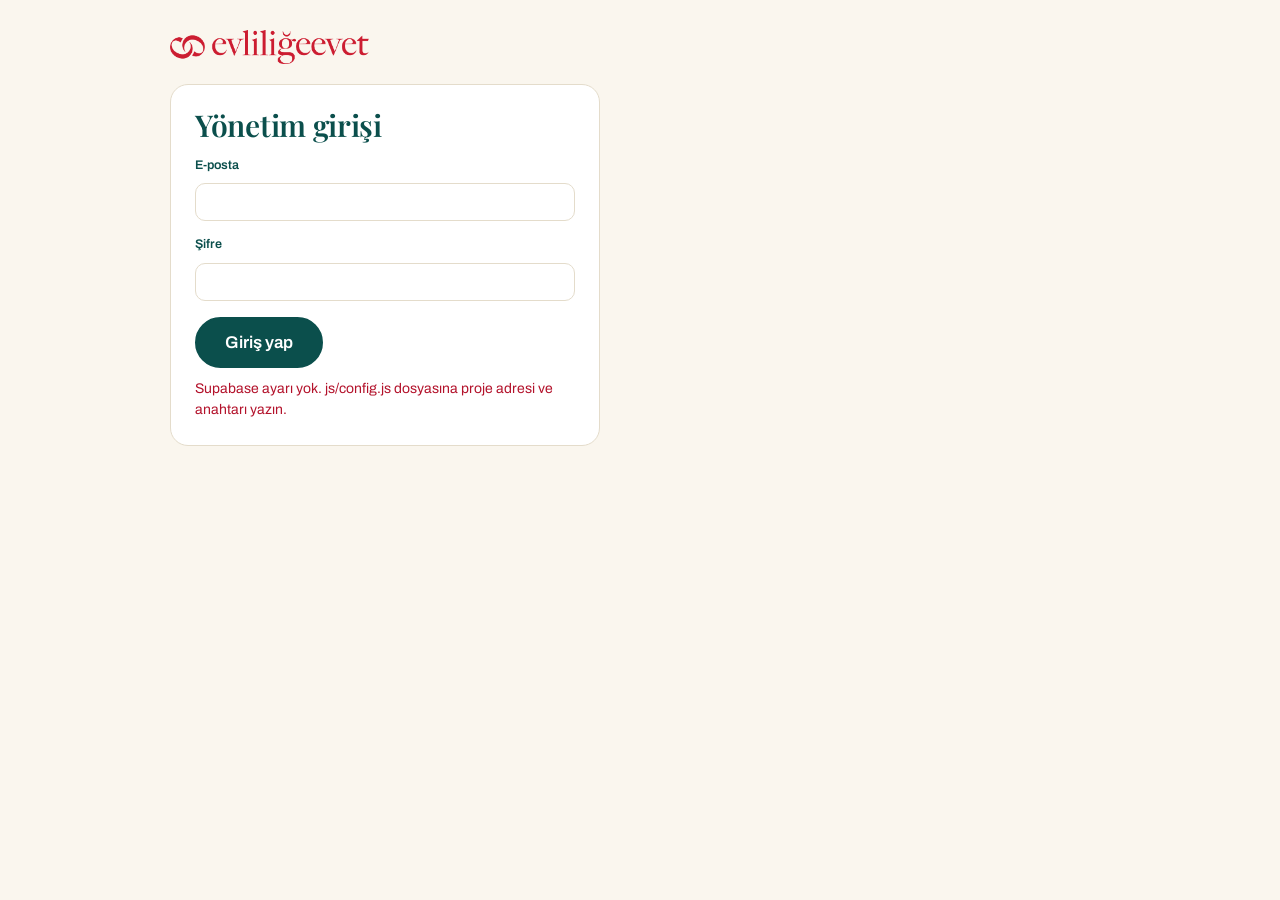
==== admin.html @ 899bd01e "Add files via upload" ====
<!doctype html><html lang="tr"><head><meta charset="utf-8"><meta name="viewport" content="width=device-width,initial-scale=1">
<meta name="robots" content="noindex,nofollow"><title>Yönetim | Evliliğe Evet</title><link rel="icon" href="img/icon.png"><link rel="stylesheet" href="css/style.css"></head><body>
<div class="ad"><img src="img/logo-red.png" alt="Evliliğe Evet" style="height:34px;margin-bottom:20px">
<div id="girisK" class="box" style="max-width:430px"><h1 style="font-size:30px;margin-bottom:14px">Yönetim girişi</h1>
<div class="fm" style="grid-template-columns:1fr"><div class="f"><label for="em">E-posta</label><input id="em" type="email" autocomplete="username"></div>
<div class="f"><label for="pw">Şifre</label><input id="pw" type="password" autocomplete="current-password"></div></div>
<button class="btn" id="giris" type="button" style="margin-top:16px">Giriş yap</button><p class="msg err" id="gmsg" style="margin-top:10px"></p></div>
<div id="panelK" style="display:none">
<div style="display:flex;justify-content:space-between;align-items:center;flex-wrap:wrap;gap:10px"><h1>Liste yönetimi</h1><button class="btn o sm" id="cikis" type="button">Çıkış</button></div>
<p style="color:var(--mut);margin:8px 0 18px">Maddeleri buradan ekleyin, düzeltin ya da gizleyin. Kaydettiğiniz anda sitede görünür.</p>
<div class="tabs" id="kt"></div><p class="msg" id="msg"></p>
<div class="box"><h3 style="font-size:22px;margin-bottom:10px">Yeni madde ekle</h3><div class="row" style="border:0;padding:0"><div><label>Başlık</label><input id="nb" placeholder="Örn: Gelin bukesini sipariş edin"></div><div id="nhw"><label>Hafta</label><input id="nh" type="number" value="-4"></div><div><label>Sıra</label><input id="ns" type="number" value="100"></div>
<div class="w"><label>Açıklama</label><textarea id="na"></textarea></div><div class="acts"><button class="btn sm" id="ekle" type="button">Ekle</button><span style="font-size:13px;color:var(--mut)">Hafta: düğünden kaç hafta önce (eksi) ya da sonra (artı) önerilir. Örn: -4 = 4 hafta kala.</span></div></div></div>
<div id="satir"></div>
<div class="box"><h3 style="font-size:22px;margin-bottom:10px">Kategori işlemleri</h3><div class="row" style="border:0;padding:0;grid-template-columns:1fr 1fr 90px"><div><label>Yeni kategori adı</label><input id="kad" placeholder="Örn: Balayı"></div><div><label>Tür</label><select id="ktur"><option value="liste">Yol haritası listesi</option><option value="rehber">Evlilik sonrası rehber</option></select></div><div><label>Sıra</label><input id="ksira" type="number" value="50"></div>
<div class="acts"><button class="btn sm" id="kekle" type="button">Kategori ekle</button><button class="btn sm del" id="ksil" type="button">Seçili kategoriyi sil</button></div></div></div>
</div></div>
<script src="js/config.js"></script><script src="js/admin.js"></script></body></html>
---- css/style.css ----
@font-face{font-family:"PF";src:url(../fonts/playfair-display-latin-ext-wght-normal.woff2) format("woff2");font-weight:400 900;font-style:normal;unicode-range:U+0100-02BA,U+02BD-02C5,U+02C7-02CC,U+02CE-02D7,U+02DD-02FF,U+0304,U+0308,U+0329,U+1D00-1DBF,U+1E00-1E9F,U+1EF2-1EFF,U+2020,U+20A0-20AB,U+20AD-20C0,U+2113,U+2C60-2C7F,U+A720-A7FF}
@font-face{font-family:"PF";src:url(../fonts/playfair-display-latin-wght-normal.woff2) format("woff2");font-weight:400 900;font-style:normal;unicode-range:U+0000-00FF,U+0131,U+0152-0153,U+02BB-02BC,U+02C6,U+02DA,U+02DC,U+0304,U+0308,U+0329,U+2000-206F,U+20AC,U+2122,U+2191,U+2193,U+2212,U+2215,U+FEFF,U+FFFD}
@font-face{font-family:"PF";src:url(../fonts/playfair-display-latin-ext-wght-italic.woff2) format("woff2");font-weight:400 900;font-style:italic;unicode-range:U+0100-02BA,U+02BD-02C5,U+02C7-02CC,U+02CE-02D7,U+02DD-02FF,U+0304,U+0308,U+0329,U+1D00-1DBF,U+1E00-1E9F,U+1EF2-1EFF,U+2020,U+20A0-20AB,U+20AD-20C0,U+2113,U+2C60-2C7F,U+A720-A7FF}
@font-face{font-family:"PF";src:url(../fonts/playfair-display-latin-wght-italic.woff2) format("woff2");font-weight:400 900;font-style:italic;unicode-range:U+0000-00FF,U+0131,U+0152-0153,U+02BB-02BC,U+02C6,U+02DA,U+02DC,U+0304,U+0308,U+0329,U+2000-206F,U+20AC,U+2122,U+2191,U+2193,U+2212,U+2215,U+FEFF,U+FFFD}
@font-face{font-family:"AR";src:url(../fonts/archivo-latin-ext-wght-normal.woff2) format("woff2");font-weight:100 900;unicode-range:U+0100-02BA,U+02BD-02C5,U+02C7-02CC,U+02CE-02D7,U+02DD-02FF,U+0304,U+0308,U+0329,U+1D00-1DBF,U+1E00-1E9F,U+1EF2-1EFF,U+2020,U+20A0-20AB,U+20AD-20C0,U+2113,U+2C60-2C7F,U+A720-A7FF}
@font-face{font-family:"AR";src:url(../fonts/archivo-latin-wght-normal.woff2) format("woff2");font-weight:100 900;unicode-range:U+0000-00FF,U+0131,U+0152-0153,U+02BB-02BC,U+02C6,U+02DA,U+02DC,U+0304,U+0308,U+0329,U+2000-206F,U+20AC,U+2122,U+2191,U+2193,U+2212,U+2215,U+FEFF,U+FFFD}
:root{--teal:#0B4F4C;--teal2:#136A66;--ink:#16302E;--ivory:#FAF6EE;--sand:#F0E8DA;--red:#C41F38;--rose:#F6DEDF;--mut:#66716F;--line:#E4DCCB;--r:18px}
*{box-sizing:border-box;margin:0;padding:0}
html{scroll-behavior:smooth}
body{font-family:"AR",system-ui,sans-serif;background:var(--ivory);color:var(--ink);line-height:1.55;font-size:17px;-webkit-text-size-adjust:100%}
h1,h2,h3{font-family:"PF",Georgia,serif;font-weight:600;line-height:1.1;letter-spacing:-.01em;color:var(--teal)}
a{color:var(--teal)}
img{max-width:100%;display:block}
.wrap{max-width:1180px;margin:0 auto;padding:0 20px}
.skip{position:absolute;left:-999px}
header.top{position:sticky;top:0;z-index:20;background:rgba(250,246,238,.94);backdrop-filter:blur(8px);border-bottom:1px solid var(--line)}
.bar{display:flex;align-items:center;justify-content:space-between;height:68px}
.bar .logo img{height:30px;width:auto}
nav.m{display:flex;gap:26px;align-items:center}
nav.m a{text-decoration:none;font-size:16px;font-weight:500;color:var(--ink);padding:6px 0;border-bottom:2px solid transparent}
nav.m a:hover,nav.m a.on{border-color:var(--red)}
.burger{display:none;background:none;border:0;font-size:30px;color:var(--teal);cursor:pointer;line-height:1}
.btn{display:inline-block;background:var(--teal);color:#fff;border:2px solid var(--teal);padding:14px 28px;border-radius:40px;font:600 17px "AR",sans-serif;text-decoration:none;cursor:pointer;transition:background .15s}
.btn:hover{background:var(--teal2)}
.btn.o{background:none;color:var(--teal)}.btn.o:hover{background:var(--sand)}
.btn.r{background:var(--red);border-color:var(--red)}
.btn.sm{padding:9px 20px;font-size:15px}
.chip{display:inline-block;background:var(--rose);color:#8E1428;border-radius:20px;padding:4px 13px;font-size:14px;font-weight:600}
.chip.g{background:#DAEBE8;color:var(--teal)}
.hero{padding:64px 0 46px}
.hero .g{display:grid;grid-template-columns:1.15fr .85fr;gap:50px;align-items:center}
.hero h1{font-size:clamp(40px,6.2vw,84px);margin:22px 0}
.hero h1 em{color:var(--red)}
.hero p.l{font-size:21px;color:var(--mut);max-width:560px}
.hero .cta{display:flex;gap:12px;flex-wrap:wrap;margin-top:32px}
.phone{width:310px;max-width:100%;margin:0 auto;background:#fff;border:9px solid var(--teal);border-radius:42px;box-shadow:0 30px 60px rgba(11,79,76,.22);padding:14px 0 18px;transform:rotate(2.5deg)}
.phone .tt{padding:10px 18px 2px}
.notif{background:#fff;border-radius:16px;padding:12px 14px;margin:9px 12px;box-shadow:0 3px 12px rgba(0,0,0,.09);font-size:14px;line-height:1.35}
.notif b{display:block;color:var(--teal);font-size:12.5px;margin-bottom:2px}
.prog{height:12px;border-radius:8px;background:var(--sand);overflow:hidden}.prog>i{display:block;height:100%;background:var(--red);border-radius:8px;transition:width .3s}
.band{background:var(--teal);color:#e8efec;text-align:center;padding:16px 20px;font-size:16px}
section.s{padding:64px 0}
section.s.alt{background:var(--sand)}
section.s h2{font-size:clamp(30px,4vw,48px);margin-bottom:12px}
.lead{color:var(--mut);font-size:19px;max-width:640px;margin-bottom:34px}
.cards{display:grid;grid-template-columns:repeat(3,1fr);gap:20px}
.card{background:#fff;border-radius:var(--r);padding:28px;border:1px solid var(--line)}
.card h3{font-size:25px;margin-bottom:8px}.card p{color:var(--mut)}
.num{width:42px;height:42px;border-radius:50%;background:var(--red);color:#fff;display:flex;align-items:center;justify-content:center;font:600 20px "PF",serif;margin-bottom:14px}
.two{display:grid;grid-template-columns:1fr 1fr;gap:22px}
.tier{background:#fff;border-radius:var(--r);padding:32px;border:1px solid var(--line)}
.tier.pro{background:var(--teal);color:#e9f1ee;border-color:var(--teal)}.tier.pro h3{color:#fff}
.tier ul{list-style:none;margin:16px 0 22px}.tier li{padding:6px 0 6px 28px;position:relative}
.tier li:before{content:"✓";position:absolute;left:0;color:var(--red);font-weight:700}.tier.pro li:before{color:#F5B7BF}
.price{font:600 46px "PF",serif;margin:6px 0}
footer{background:var(--ink);color:#c9d3d0;padding:44px 0 30px;margin-top:0;font-size:15px}
footer img{height:28px;margin-bottom:14px}
footer .fg{display:flex;justify-content:space-between;gap:30px;flex-wrap:wrap}
footer a{color:#e8efec;display:block;margin:5px 0}
footer small{display:block;margin-top:26px;color:#8da09b}
.note{background:var(--rose);border-radius:var(--r);padding:20px 24px;color:#5b2a31;font-size:16px}
.note b{color:#8E1428}
/* checklist */
.ph{padding:44px 0 20px}.ph h1{font-size:clamp(34px,5vw,58px)}.ph p{color:var(--mut);margin-top:10px;font-size:19px}
.rm{display:grid;grid-template-columns:1fr 340px;gap:34px;align-items:start;padding-bottom:70px}
.tabs{display:flex;gap:10px;flex-wrap:wrap;margin:6px 0 22px}
.tab{border:0;background:var(--sand);color:var(--teal);padding:11px 20px;border-radius:30px;font:600 16px "AR",sans-serif;cursor:pointer}
.tab.on{background:var(--teal);color:#fff}
.it{display:flex;gap:16px;align-items:flex-start;background:#fff;border:1px solid var(--line);border-radius:16px;padding:16px 18px;margin-bottom:11px}
.it .ck{flex:none;width:30px;height:30px;border-radius:50%;border:2.5px solid #cdbfa9;background:#fff;cursor:pointer;color:#fff;font-size:18px;display:flex;align-items:center;justify-content:center;margin-top:2px}
.it.d .ck{background:var(--teal);border-color:var(--teal)}
.it .tx{flex:1}.it .tx b{display:block;font-size:18px;font-weight:600}.it .tx span{color:var(--mut);font-size:15px}
.it.d .tx b{text-decoration:line-through;color:var(--mut)}
.it .when{flex:none;font-size:13px}
.side{position:sticky;top:90px}
.dcard{background:var(--teal);color:#fff;border-radius:24px;padding:26px}
.dcard label{font-size:14px;color:#c8dad6;display:block;margin-bottom:6px}
.dcard input{width:100%;padding:12px 14px;border-radius:12px;border:0;font:600 18px "AR",sans-serif;color:var(--ink)}
.dcard .big{font:600 44px "PF",serif;margin:14px 0 2px}
.dcard .prog{background:rgba(255,255,255,.2);margin:14px 0 6px}.dcard .prog>i{background:#F5A7B0}
.side .btn{width:100%;text-align:center;margin-top:12px}
/* forms */
.fm{display:grid;grid-template-columns:1fr 1fr;gap:14px}
.fm .f{display:flex;flex-direction:column;gap:5px}.fm .f.w{grid-column:1/-1}
.fm label{font-size:14px;font-weight:600;color:var(--teal)}
.fm input,.fm select,.fm textarea{padding:12px 14px;border:1.5px solid var(--line);border-radius:12px;font:16px "AR",sans-serif;background:#fff;color:var(--ink);width:100%}
.fm input:focus,.fm select:focus,.fm textarea:focus{outline:2px solid var(--teal);border-color:var(--teal)}
.paper{background:#fff;border:1px solid var(--line);border-radius:6px;padding:46px 48px;box-shadow:0 10px 30px rgba(0,0,0,.07);font:17px/1.75 Georgia,"Times New Roman",serif;color:#111;min-height:560px}
.paper h3{font-family:Georgia,serif;text-align:center;color:#111;font-size:19px;margin-bottom:24px;letter-spacing:.02em}
.paper .r{text-align:right}.paper p{margin:0 0 14px;text-align:justify}
.paper table{width:100%;border-collapse:collapse;margin:14px 0}.paper td{padding:5px 8px;border-bottom:1px dotted #999;font-size:16px}.paper td:first-child{width:38%;font-weight:700;border:0}
.sp{display:grid;grid-template-columns:1fr 1fr;gap:34px;align-items:start;padding-bottom:70px}
.cv{width:100%;max-width:420px;border-radius:14px;box-shadow:0 12px 34px rgba(0,0,0,.16);margin:0 auto;background:#fff}
.tpls{display:flex;gap:10px;margin:6px 0 16px;flex-wrap:wrap}
.tpl{border:2px solid var(--line);background:#fff;border-radius:12px;padding:8px 16px;font:600 15px "AR",sans-serif;cursor:pointer;color:var(--teal)}
.tpl.on{border-color:var(--teal);background:var(--teal);color:#fff}
.gl{list-style:none}.gl li{margin-bottom:11px}
@media(max-width:900px){
 nav.m{display:none;position:absolute;left:0;right:0;top:68px;background:var(--ivory);flex-direction:column;align-items:flex-start;padding:10px 20px 22px;border-bottom:1px solid var(--line);gap:4px}
 nav.m.open{display:flex}.burger{display:block}
 nav.m a{padding:12px 0;font-size:18px;width:100%}
 .hero .g,.rm,.sp,.two,.cards{grid-template-columns:1fr}
 .hero{padding-top:34px}.phone{transform:none;margin-top:10px}
 .side{position:static;order:-1}
 .paper{padding:28px 22px}.fm{grid-template-columns:1fr}
 section.s{padding:44px 0}
}
@media print{
 body *{visibility:hidden}.paper,.paper *{visibility:visible}
 .paper{position:absolute;left:0;top:0;width:100%;border:0;box-shadow:none;padding:0}
}
/* yönetim paneli */
.ad{max-width:980px;margin:0 auto;padding:30px 20px 80px}
.ad h1{font-size:40px}.ad .row{background:#fff;border:1px solid var(--line);border-radius:14px;padding:16px;margin-bottom:12px;display:grid;grid-template-columns:1fr 90px 90px;gap:10px}
.ad .row .w{grid-column:1/-1}.ad .row.off{opacity:.55}
.ad input,.ad textarea,.ad select{padding:10px 12px;border:1.5px solid var(--line);border-radius:10px;font:15px "AR",sans-serif;width:100%;background:#fff;color:var(--ink)}
.ad textarea{min-height:60px;resize:vertical}
.ad label{font-size:12.5px;font-weight:600;color:var(--teal);display:block;margin-bottom:3px}
.ad .acts{grid-column:1/-1;display:flex;gap:10px;align-items:center;flex-wrap:wrap}
.ad .msg{font-size:14px;color:var(--teal);min-height:20px}.ad .err{color:#B3122B}
.ad .box{background:#fff;border:1px solid var(--line);border-radius:18px;padding:24px;margin:20px 0}
.ad .del{background:none;border:2px solid #B3122B;color:#B3122B}.ad .del:hover{background:#fbe5e8}
@media(max-width:600px){.ad .row{grid-template-columns:1fr 1fr}.ad .row>div:first-child{grid-column:1/-1}}
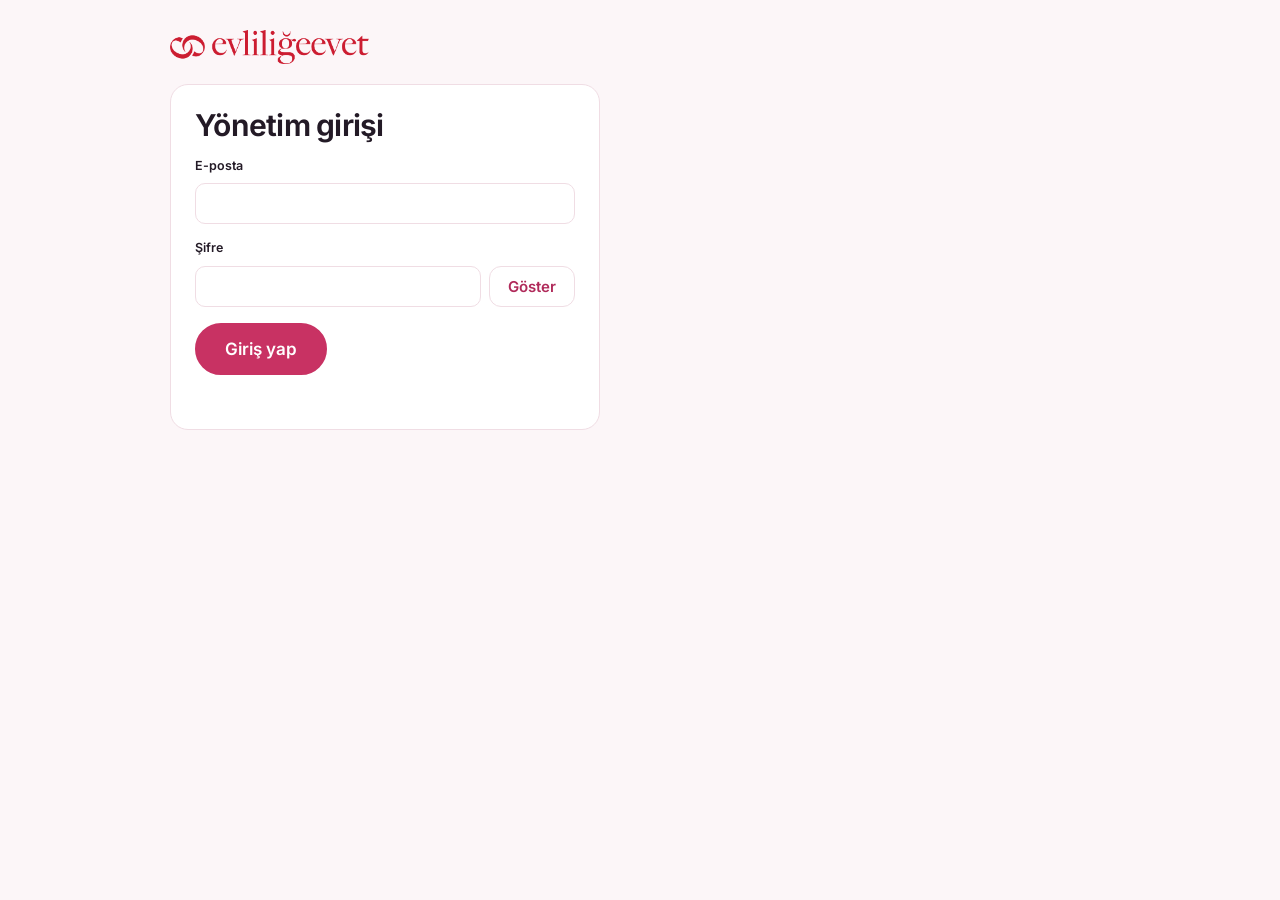
==== commit 658260e5: "Add files via upload" ====
--- a/admin.html
+++ b/admin.html
@@ -3,7 +3,7 @@
 <div class="ad"><img src="img/logo-red.png" alt="Evliliğe Evet" style="height:34px;margin-bottom:20px">
 <div id="girisK" class="box" style="max-width:430px"><h1 style="font-size:30px;margin-bottom:14px">Yönetim girişi</h1>
 <div class="fm" style="grid-template-columns:1fr"><div class="f"><label for="em">E-posta</label><input id="em" type="email" autocomplete="username"></div>
-<div class="f"><label for="pw">Şifre</label><input id="pw" type="password" autocomplete="current-password"></div></div>
+<div class="f"><label for="pw">Şifre</label><div class="pw"><input id="pw" type="password" autocomplete="current-password"><button type="button" id="goz">Göster</button></div></div></div>
 <button class="btn" id="giris" type="button" style="margin-top:16px">Giriş yap</button><p class="msg err" id="gmsg" style="margin-top:10px"></p></div>
 <div id="panelK" style="display:none">
 <div style="display:flex;justify-content:space-between;align-items:center;flex-wrap:wrap;gap:10px"><h1>Liste yönetimi</h1><button class="btn o sm" id="cikis" type="button">Çıkış</button></div>
--- a/css/style.css
+++ b/css/style.css
@@ -1,44 +1,40 @@
-@font-face{font-family:"PF";src:url(../fonts/playfair-display-latin-ext-wght-normal.woff2) format("woff2");font-weight:400 900;font-style:normal;unicode-range:U+0100-02BA,U+02BD-02C5,U+02C7-02CC,U+02CE-02D7,U+02DD-02FF,U+0304,U+0308,U+0329,U+1D00-1DBF,U+1E00-1E9F,U+1EF2-1EFF,U+2020,U+20A0-20AB,U+20AD-20C0,U+2113,U+2C60-2C7F,U+A720-A7FF}
-@font-face{font-family:"PF";src:url(../fonts/playfair-display-latin-wght-normal.woff2) format("woff2");font-weight:400 900;font-style:normal;unicode-range:U+0000-00FF,U+0131,U+0152-0153,U+02BB-02BC,U+02C6,U+02DA,U+02DC,U+0304,U+0308,U+0329,U+2000-206F,U+20AC,U+2122,U+2191,U+2193,U+2212,U+2215,U+FEFF,U+FFFD}
-@font-face{font-family:"PF";src:url(../fonts/playfair-display-latin-ext-wght-italic.woff2) format("woff2");font-weight:400 900;font-style:italic;unicode-range:U+0100-02BA,U+02BD-02C5,U+02C7-02CC,U+02CE-02D7,U+02DD-02FF,U+0304,U+0308,U+0329,U+1D00-1DBF,U+1E00-1E9F,U+1EF2-1EFF,U+2020,U+20A0-20AB,U+20AD-20C0,U+2113,U+2C60-2C7F,U+A720-A7FF}
-@font-face{font-family:"PF";src:url(../fonts/playfair-display-latin-wght-italic.woff2) format("woff2");font-weight:400 900;font-style:italic;unicode-range:U+0000-00FF,U+0131,U+0152-0153,U+02BB-02BC,U+02C6,U+02DA,U+02DC,U+0304,U+0308,U+0329,U+2000-206F,U+20AC,U+2122,U+2191,U+2193,U+2212,U+2215,U+FEFF,U+FFFD}
-@font-face{font-family:"AR";src:url(../fonts/archivo-latin-ext-wght-normal.woff2) format("woff2");font-weight:100 900;unicode-range:U+0100-02BA,U+02BD-02C5,U+02C7-02CC,U+02CE-02D7,U+02DD-02FF,U+0304,U+0308,U+0329,U+1D00-1DBF,U+1E00-1E9F,U+1EF2-1EFF,U+2020,U+20A0-20AB,U+20AD-20C0,U+2113,U+2C60-2C7F,U+A720-A7FF}
-@font-face{font-family:"AR";src:url(../fonts/archivo-latin-wght-normal.woff2) format("woff2");font-weight:100 900;unicode-range:U+0000-00FF,U+0131,U+0152-0153,U+02BB-02BC,U+02C6,U+02DA,U+02DC,U+0304,U+0308,U+0329,U+2000-206F,U+20AC,U+2122,U+2191,U+2193,U+2212,U+2215,U+FEFF,U+FFFD}
-:root{--teal:#0B4F4C;--teal2:#136A66;--ink:#16302E;--ivory:#FAF6EE;--sand:#F0E8DA;--red:#C41F38;--rose:#F6DEDF;--mut:#66716F;--line:#E4DCCB;--r:18px}
+@font-face{font-family:"IN";src:url(../fonts/inter-latin-ext-wght-normal.woff2) format("woff2");font-weight:100 900;font-display:swap;unicode-range:U+0100-02BA,U+02BD-02C5,U+02C7-02CC,U+02CE-02D7,U+02DD-02FF,U+0304,U+0308,U+0329,U+1D00-1DBF,U+1E00-1E9F,U+1EF2-1EFF,U+2020,U+20A0-20AB,U+20AD-20C0,U+2113,U+2C60-2C7F,U+A720-A7FF}
+@font-face{font-family:"IN";src:url(../fonts/inter-latin-wght-normal.woff2) format("woff2");font-weight:100 900;font-display:swap;unicode-range:U+0000-00FF,U+0131,U+0152-0153,U+02BB-02BC,U+02C6,U+02DA,U+02DC,U+0304,U+0308,U+0329,U+2000-206F,U+20AC,U+2122,U+2191,U+2193,U+2212,U+2215,U+FEFF,U+FFFD}
+:root{--plum:#231a26;--teal:#c83263;--teal2:#b02a5a;--deep:#b02a5a;--ink:#17181c;--ivory:#fcf6f8;--sand:#f7e9ee;--red:#c83263;--rose:#fbe4ec;--mut:#5a5e68;--line:#f0dde4;--ok:#1d7a4b;--okbg:#e2f1e8;--r:18px}
 *{box-sizing:border-box;margin:0;padding:0}
 html{scroll-behavior:smooth}
-body{font-family:"AR",system-ui,sans-serif;background:var(--ivory);color:var(--ink);line-height:1.55;font-size:17px;-webkit-text-size-adjust:100%}
-h1,h2,h3{font-family:"PF",Georgia,serif;font-weight:600;line-height:1.1;letter-spacing:-.01em;color:var(--teal)}
-a{color:var(--teal)}
+body{font-family:"IN",system-ui,sans-serif;background:var(--ivory);color:var(--ink);line-height:1.55;font-size:17px;-webkit-text-size-adjust:100%}
+h1,h2,h3{font-family:"IN",system-ui,sans-serif;font-weight:650;line-height:1.1;letter-spacing:-.025em;color:var(--plum)}
+a{color:var(--deep)}
 img{max-width:100%;display:block}
 .wrap{max-width:1180px;margin:0 auto;padding:0 20px}
 .skip{position:absolute;left:-999px}
-header.top{position:sticky;top:0;z-index:20;background:rgba(250,246,238,.94);backdrop-filter:blur(8px);border-bottom:1px solid var(--line)}
+header.top{position:sticky;top:0;z-index:20;background:rgba(252,246,248,.94);backdrop-filter:blur(8px);border-bottom:1px solid var(--line)}
 .bar{display:flex;align-items:center;justify-content:space-between;height:68px}
 .bar .logo img{height:30px;width:auto}
 nav.m{display:flex;gap:26px;align-items:center}
 nav.m a{text-decoration:none;font-size:16px;font-weight:500;color:var(--ink);padding:6px 0;border-bottom:2px solid transparent}
 nav.m a:hover,nav.m a.on{border-color:var(--red)}
-.burger{display:none;background:none;border:0;font-size:30px;color:var(--teal);cursor:pointer;line-height:1}
-.btn{display:inline-block;background:var(--teal);color:#fff;border:2px solid var(--teal);padding:14px 28px;border-radius:40px;font:600 17px "AR",sans-serif;text-decoration:none;cursor:pointer;transition:background .15s}
-.btn:hover{background:var(--teal2)}
-.btn.o{background:none;color:var(--teal)}.btn.o:hover{background:var(--sand)}
+.burger{display:none;background:none;border:0;font-size:30px;color:var(--plum);cursor:pointer;line-height:1}
+.btn{display:inline-block;background:var(--teal);color:#fff;border:2px solid var(--teal);padding:14px 28px;border-radius:40px;font:600 17px "IN",sans-serif;text-decoration:none;cursor:pointer;transition:background .15s}
+.btn:hover{background:var(--teal2);border-color:var(--teal2)}
+.btn.o{background:none;color:var(--deep);border-color:var(--deep)}.btn.o:hover{background:var(--sand)}
 .btn.r{background:var(--red);border-color:var(--red)}
 .btn.sm{padding:9px 20px;font-size:15px}
-.chip{display:inline-block;background:var(--rose);color:#8E1428;border-radius:20px;padding:4px 13px;font-size:14px;font-weight:600}
-.chip.g{background:#DAEBE8;color:var(--teal)}
+.chip{display:inline-block;background:var(--rose);color:var(--deep);border-radius:20px;padding:4px 13px;font-size:14px;font-weight:600}
+.chip.g{background:var(--okbg);color:var(--ok)}
 .hero{padding:64px 0 46px}
 .hero .g{display:grid;grid-template-columns:1.15fr .85fr;gap:50px;align-items:center}
 .hero h1{font-size:clamp(40px,6.2vw,84px);margin:22px 0}
-.hero h1 em{color:var(--red)}
+.hero h1 em{color:var(--red);font-style:normal}
 .hero p.l{font-size:21px;color:var(--mut);max-width:560px}
 .hero .cta{display:flex;gap:12px;flex-wrap:wrap;margin-top:32px}
-.phone{width:310px;max-width:100%;margin:0 auto;background:#fff;border:9px solid var(--teal);border-radius:42px;box-shadow:0 30px 60px rgba(11,79,76,.22);padding:14px 0 18px;transform:rotate(2.5deg)}
+.phone{width:310px;max-width:100%;margin:0 auto;background:#fff;border:9px solid var(--plum);border-radius:42px;box-shadow:0 30px 60px rgba(11,79,76,.22);padding:14px 0 18px;transform:rotate(2.5deg)}
 .phone .tt{padding:10px 18px 2px}
 .notif{background:#fff;border-radius:16px;padding:12px 14px;margin:9px 12px;box-shadow:0 3px 12px rgba(0,0,0,.09);font-size:14px;line-height:1.35}
-.notif b{display:block;color:var(--teal);font-size:12.5px;margin-bottom:2px}
+.notif b{display:block;color:var(--deep);font-size:12.5px;margin-bottom:2px}
 .prog{height:12px;border-radius:8px;background:var(--sand);overflow:hidden}.prog>i{display:block;height:100%;background:var(--red);border-radius:8px;transition:width .3s}
-.band{background:var(--teal);color:#e8efec;text-align:center;padding:16px 20px;font-size:16px}
+.band{background:linear-gradient(90deg,#c83263,#b02a5a);color:#fff;text-align:center;padding:16px 20px;font-size:16px}
 section.s{padding:64px 0}
 section.s.alt{background:var(--sand)}
 section.s h2{font-size:clamp(30px,4vw,48px);margin-bottom:12px}
@@ -46,44 +42,44 @@
 .cards{display:grid;grid-template-columns:repeat(3,1fr);gap:20px}
 .card{background:#fff;border-radius:var(--r);padding:28px;border:1px solid var(--line)}
 .card h3{font-size:25px;margin-bottom:8px}.card p{color:var(--mut)}
-.num{width:42px;height:42px;border-radius:50%;background:var(--red);color:#fff;display:flex;align-items:center;justify-content:center;font:600 20px "PF",serif;margin-bottom:14px}
+.num{width:42px;height:42px;border-radius:50%;background:var(--red);color:#fff;display:flex;align-items:center;justify-content:center;font:600 20px "IN",sans-serif;margin-bottom:14px}
 .two{display:grid;grid-template-columns:1fr 1fr;gap:22px}
 .tier{background:#fff;border-radius:var(--r);padding:32px;border:1px solid var(--line)}
-.tier.pro{background:var(--teal);color:#e9f1ee;border-color:var(--teal)}.tier.pro h3{color:#fff}
+.tier.pro{background:linear-gradient(135deg,#c83263,#b02a5a);color:#fff;border-color:transparent}.tier.pro h3{color:#fff}
 .tier ul{list-style:none;margin:16px 0 22px}.tier li{padding:6px 0 6px 28px;position:relative}
-.tier li:before{content:"✓";position:absolute;left:0;color:var(--red);font-weight:700}.tier.pro li:before{color:#F5B7BF}
-.price{font:600 46px "PF",serif;margin:6px 0}
-footer{background:var(--ink);color:#c9d3d0;padding:44px 0 30px;margin-top:0;font-size:15px}
+.tier li:before{content:"✓";position:absolute;left:0;color:var(--ok);font-weight:700}.tier.pro li:before{color:#fff}
+.price{font:600 46px "IN",sans-serif;margin:6px 0}
+footer{background:var(--deep);color:#fde6ee;padding:44px 0 30px;margin-top:0;font-size:15px}
 footer img{height:28px;margin-bottom:14px}
 footer .fg{display:flex;justify-content:space-between;gap:30px;flex-wrap:wrap}
-footer a{color:#e8efec;display:block;margin:5px 0}
-footer small{display:block;margin-top:26px;color:#8da09b}
-.note{background:var(--rose);border-radius:var(--r);padding:20px 24px;color:#5b2a31;font-size:16px}
-.note b{color:#8E1428}
+footer a{color:#fff;display:block;margin:5px 0}
+footer small{display:block;margin-top:26px;color:#f7c5d6}
+.note{background:var(--rose);border-radius:var(--r);padding:20px 24px;color:#5b1d33;font-size:16px}
+.note b{color:var(--deep)}
 /* checklist */
 .ph{padding:44px 0 20px}.ph h1{font-size:clamp(34px,5vw,58px)}.ph p{color:var(--mut);margin-top:10px;font-size:19px}
 .rm{display:grid;grid-template-columns:1fr 340px;gap:34px;align-items:start;padding-bottom:70px}
 .tabs{display:flex;gap:10px;flex-wrap:wrap;margin:6px 0 22px}
-.tab{border:0;background:var(--sand);color:var(--teal);padding:11px 20px;border-radius:30px;font:600 16px "AR",sans-serif;cursor:pointer}
-.tab.on{background:var(--teal);color:#fff}
+.tab{border:0;background:var(--sand);color:var(--deep);padding:11px 20px;border-radius:30px;font:600 16px "IN",sans-serif;cursor:pointer}
+.tab.on{background:var(--red);color:#fff}
 .it{display:flex;gap:16px;align-items:flex-start;background:#fff;border:1px solid var(--line);border-radius:16px;padding:16px 18px;margin-bottom:11px}
 .it .ck{flex:none;width:30px;height:30px;border-radius:50%;border:2.5px solid #cdbfa9;background:#fff;cursor:pointer;color:#fff;font-size:18px;display:flex;align-items:center;justify-content:center;margin-top:2px}
-.it.d .ck{background:var(--teal);border-color:var(--teal)}
+.it.d .ck{background:var(--ok);border-color:var(--ok)}
 .it .tx{flex:1}.it .tx b{display:block;font-size:18px;font-weight:600}.it .tx span{color:var(--mut);font-size:15px}
 .it.d .tx b{text-decoration:line-through;color:var(--mut)}
 .it .when{flex:none;font-size:13px}
 .side{position:sticky;top:90px}
-.dcard{background:var(--teal);color:#fff;border-radius:24px;padding:26px}
-.dcard label{font-size:14px;color:#c8dad6;display:block;margin-bottom:6px}
-.dcard input{width:100%;padding:12px 14px;border-radius:12px;border:0;font:600 18px "AR",sans-serif;color:var(--ink)}
-.dcard .big{font:600 44px "PF",serif;margin:14px 0 2px}
-.dcard .prog{background:rgba(255,255,255,.2);margin:14px 0 6px}.dcard .prog>i{background:#F5A7B0}
+.dcard{background:linear-gradient(135deg,#c83263,#b02a5a);color:#fff;border-radius:24px;padding:26px}
+.dcard label{font-size:14px;color:#fde6ee;display:block;margin-bottom:6px}
+.dcard input{width:100%;padding:12px 14px;border-radius:12px;border:0;font:600 18px "IN",sans-serif;color:var(--ink)}
+.dcard .big{font:600 44px "IN",sans-serif;margin:14px 0 2px}
+.dcard .prog{background:rgba(255,255,255,.2);margin:14px 0 6px}.dcard .prog>i{background:#fff}
 .side .btn{width:100%;text-align:center;margin-top:12px}
 /* forms */
 .fm{display:grid;grid-template-columns:1fr 1fr;gap:14px}
 .fm .f{display:flex;flex-direction:column;gap:5px}.fm .f.w{grid-column:1/-1}
-.fm label{font-size:14px;font-weight:600;color:var(--teal)}
-.fm input,.fm select,.fm textarea{padding:12px 14px;border:1.5px solid var(--line);border-radius:12px;font:16px "AR",sans-serif;background:#fff;color:var(--ink);width:100%}
+.fm label{font-size:14px;font-weight:600;color:var(--plum)}
+.fm input,.fm select,.fm textarea{padding:12px 14px;border:1.5px solid var(--line);border-radius:12px;font:16px "IN",sans-serif;background:#fff;color:var(--ink);width:100%}
 .fm input:focus,.fm select:focus,.fm textarea:focus{outline:2px solid var(--teal);border-color:var(--teal)}
 .paper{background:#fff;border:1px solid var(--line);border-radius:6px;padding:46px 48px;box-shadow:0 10px 30px rgba(0,0,0,.07);font:17px/1.75 Georgia,"Times New Roman",serif;color:#111;min-height:560px}
 .paper h3{font-family:Georgia,serif;text-align:center;color:#111;font-size:19px;margin-bottom:24px;letter-spacing:.02em}
@@ -92,8 +88,8 @@
 .sp{display:grid;grid-template-columns:1fr 1fr;gap:34px;align-items:start;padding-bottom:70px}
 .cv{width:100%;max-width:420px;border-radius:14px;box-shadow:0 12px 34px rgba(0,0,0,.16);margin:0 auto;background:#fff}
 .tpls{display:flex;gap:10px;margin:6px 0 16px;flex-wrap:wrap}
-.tpl{border:2px solid var(--line);background:#fff;border-radius:12px;padding:8px 16px;font:600 15px "AR",sans-serif;cursor:pointer;color:var(--teal)}
-.tpl.on{border-color:var(--teal);background:var(--teal);color:#fff}
+.tpl{border:2px solid var(--line);background:#fff;border-radius:12px;padding:8px 16px;font:600 15px "IN",sans-serif;cursor:pointer;color:var(--deep)}
+.tpl.on{border-color:var(--red);background:var(--red);color:#fff}
 .gl{list-style:none}.gl li{margin-bottom:11px}
 @media(max-width:900px){
  nav.m{display:none;position:absolute;left:0;right:0;top:68px;background:var(--ivory);flex-direction:column;align-items:flex-start;padding:10px 20px 22px;border-bottom:1px solid var(--line);gap:4px}
@@ -113,11 +109,45 @@
 .ad{max-width:980px;margin:0 auto;padding:30px 20px 80px}
 .ad h1{font-size:40px}.ad .row{background:#fff;border:1px solid var(--line);border-radius:14px;padding:16px;margin-bottom:12px;display:grid;grid-template-columns:1fr 90px 90px;gap:10px}
 .ad .row .w{grid-column:1/-1}.ad .row.off{opacity:.55}
-.ad input,.ad textarea,.ad select{padding:10px 12px;border:1.5px solid var(--line);border-radius:10px;font:15px "AR",sans-serif;width:100%;background:#fff;color:var(--ink)}
+.ad input,.ad textarea,.ad select{padding:10px 12px;border:1.5px solid var(--line);border-radius:10px;font:15px "IN",sans-serif;width:100%;background:#fff;color:var(--ink)}
 .ad textarea{min-height:60px;resize:vertical}
-.ad label{font-size:12.5px;font-weight:600;color:var(--teal);display:block;margin-bottom:3px}
+.ad label{font-size:12.5px;font-weight:600;color:var(--plum);display:block;margin-bottom:3px}
 .ad .acts{grid-column:1/-1;display:flex;gap:10px;align-items:center;flex-wrap:wrap}
-.ad .msg{font-size:14px;color:var(--teal);min-height:20px}.ad .err{color:#B3122B}
+.ad .msg{font-size:14px;color:var(--deep);min-height:20px}.ad .err{color:#B3122B}
 .ad .box{background:#fff;border:1px solid var(--line);border-radius:18px;padding:24px;margin:20px 0}
 .ad .del{background:none;border:2px solid #B3122B;color:#B3122B}.ad .del:hover{background:#fbe5e8}
 @media(max-width:600px){.ad .row{grid-template-columns:1fr 1fr}.ad .row>div:first-child{grid-column:1/-1}}
+
+/* yeni ana sayfa */
+.pw{display:flex;gap:8px}.pw input{flex:1}.pw button{flex:none;padding:0 18px;border-radius:12px;border:1.5px solid var(--line);background:#fff;color:var(--deep);font:600 15px "IN",sans-serif;cursor:pointer}
+body[data-page=ana] header.top{position:absolute;left:0;right:0;background:transparent;backdrop-filter:none;border:0}
+body[data-page=ana] header.top .logo img{filter:brightness(0) invert(1)}
+body[data-page=ana] nav.m a{color:#fff}body[data-page=ana] nav.m a:hover,body[data-page=ana] nav.m a.on{border-color:#fff}
+body[data-page=ana] .burger{color:#fff}
+.hh{min-height:clamp(560px,82vh,800px);position:relative;background:url(../img/hero.jpg) 60% 35%/cover;display:flex;align-items:flex-end;color:#fff}
+.hh:before{content:"";position:absolute;inset:0;background:linear-gradient(180deg,rgba(23,10,22,.5),rgba(23,10,22,.12) 42%,rgba(23,10,22,.78))}
+.hh .wrap{position:relative;width:100%;padding-bottom:72px}
+.hh h1{color:#fff;font-size:clamp(40px,6.4vw,72px);letter-spacing:-.03em;max-width:760px}
+.hh p{font-size:clamp(17px,2vw,21px);margin:20px 0 32px;max-width:600px;opacity:.95;line-height:1.5}
+.hh .btn.o{color:#fff;border-color:#fff}.hh .btn.o:hover{background:rgba(255,255,255,.16)}
+.hh .cta{display:flex;gap:12px;flex-wrap:wrap}
+.kg{display:grid;grid-template-columns:repeat(3,1fr);gap:24px}
+.kc{background:#fff;border:1.5px solid var(--line);border-radius:18px;overflow:hidden;box-shadow:0 8px 24px rgba(35,26,38,.08);display:flex;flex-direction:column;text-decoration:none;color:inherit;transition:transform .15s,box-shadow .15s}
+.kc:hover{transform:translateY(-3px);box-shadow:0 14px 32px rgba(35,26,38,.13)}
+.kc .im{height:220px;background-size:cover;position:relative}
+.kc .im em{position:absolute;left:16px;top:16px;background:#fff;color:var(--plum);font-style:normal;font-size:13px;font-weight:600;padding:6px 12px;border-radius:99px}
+.kc .t{padding:22px 24px 24px;display:flex;flex-direction:column;flex:1}
+.kc h3{font-size:25px}.kc span.s2{color:var(--mut);font-size:15px;margin:6px 0 20px;flex:1}
+.kc b{display:block;background:var(--red);color:#fff;text-align:center;padding:14px;border-radius:99px;font-size:15px;font-weight:600}
+.kc:hover b{background:var(--deep)}
+.nasil{background:var(--ivory)}
+.nasil .g2{display:grid;grid-template-columns:1fr 1fr;gap:64px;align-items:center}
+.nasil .ph2{height:460px;border-radius:20px;background:url(../img/galeri-2.jpg) 60% 30%/cover}
+.nasil ul{list-style:none;margin:28px 0}.nasil li{padding:18px 0;border-top:1px solid var(--line);display:flex;gap:16px}
+.nasil li i{width:26px;height:26px;border-radius:50%;background:var(--ok);color:#fff;display:grid;place-items:center;font-size:13px;flex:none;margin-top:2px;font-style:normal}
+.nasil li b{display:block;font-size:19px;margin-bottom:3px}.nasil li p{color:var(--mut);font-size:16px}
+.cag{background:linear-gradient(135deg,#c83263,#b02a5a);color:#fff;padding:72px 0}
+.cag .wrap{display:flex;justify-content:space-between;align-items:center;gap:30px;flex-wrap:wrap}
+.cag h2{color:#fff;font-size:clamp(30px,4vw,44px);max-width:640px}
+.cag .btn{background:#fff;color:var(--deep);border-color:#fff}.cag .btn:hover{background:var(--sand)}
+@media(max-width:900px){.kg,.nasil .g2{grid-template-columns:1fr}.nasil .ph2{height:280px}.hh .wrap{padding-bottom:48px}}
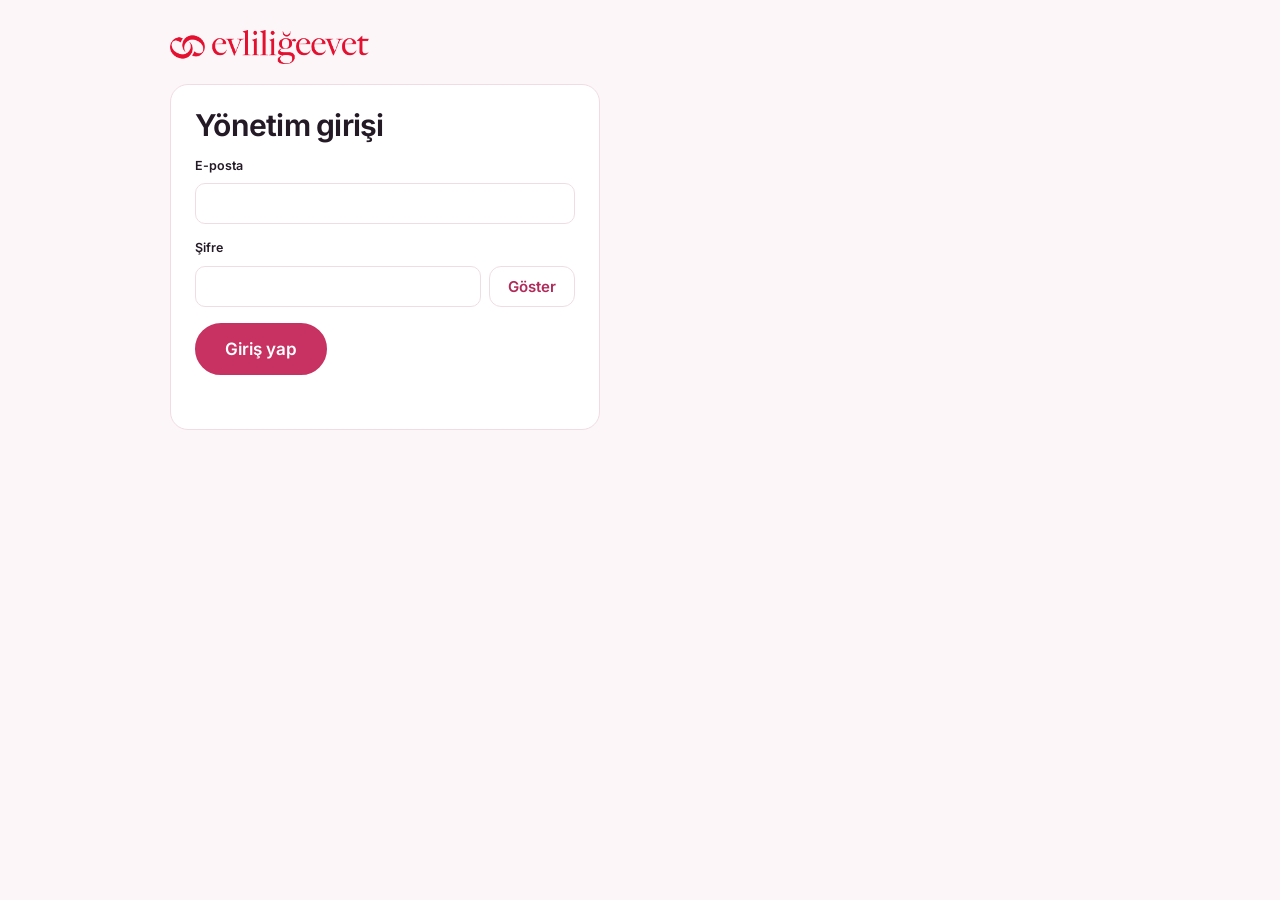
==== commit 3650de1f: "Add files via upload" ====
--- a/admin.html
+++ b/admin.html
@@ -6,13 +6,13 @@
 <div class="f"><label for="pw">Şifre</label><div class="pw"><input id="pw" type="password" autocomplete="current-password"><button type="button" id="goz">Göster</button></div></div></div>
 <button class="btn" id="giris" type="button" style="margin-top:16px">Giriş yap</button><p class="msg err" id="gmsg" style="margin-top:10px"></p></div>
 <div id="panelK" style="display:none">
-<div style="display:flex;justify-content:space-between;align-items:center;flex-wrap:wrap;gap:10px"><h1>Liste yönetimi</h1><button class="btn o sm" id="cikis" type="button">Çıkış</button></div>
-<p style="color:var(--mut);margin:8px 0 18px">Maddeleri buradan ekleyin, düzeltin ya da gizleyin. Kaydettiğiniz anda sitede görünür.</p>
+<div style="display:flex;justify-content:space-between;align-items:center;flex-wrap:wrap;gap:10px"><h1>Yönetim</h1><button class="btn o sm" id="cikis" type="button">Çıkış</button></div>
+<div class="tabs" id="ust" style="margin-top:14px"><button class="tab on" data-b="oz" type="button">Özet</button><button class="tab" data-b="uye" type="button">Üyeler</button><button class="tab" data-b="sip" type="button">Siparişler</button><button class="tab" data-b="tk" type="button">Takvim</button><button class="tab" data-b="ay" type="button">Ödeme ayarları</button><button class="tab" data-b="liste" type="button">Liste yönetimi</button></div><div id="s_oz"></div><div id="s_uye" hidden></div><div id="s_sip" hidden></div><div id="s_tk" hidden></div><div id="s_ay" hidden></div><div id="s_liste" hidden><p style="color:var(--mut);margin:8px 0 18px">Maddeleri buradan ekleyin, düzeltin ya da gizleyin. Kaydettiğiniz anda sitede görünür. Yeni kategori eklerseniz ana sayfada kendiliğinden yeni kart olur.</p>
 <div class="tabs" id="kt"></div><p class="msg" id="msg"></p>
 <div class="box"><h3 style="font-size:22px;margin-bottom:10px">Yeni madde ekle</h3><div class="row" style="border:0;padding:0"><div><label>Başlık</label><input id="nb" placeholder="Örn: Gelin bukesini sipariş edin"></div><div id="nhw"><label>Hafta</label><input id="nh" type="number" value="-4"></div><div><label>Sıra</label><input id="ns" type="number" value="100"></div>
 <div class="w"><label>Açıklama</label><textarea id="na"></textarea></div><div class="acts"><button class="btn sm" id="ekle" type="button">Ekle</button><span style="font-size:13px;color:var(--mut)">Hafta: düğünden kaç hafta önce (eksi) ya da sonra (artı) önerilir. Örn: -4 = 4 hafta kala.</span></div></div></div>
 <div id="satir"></div>
 <div class="box"><h3 style="font-size:22px;margin-bottom:10px">Kategori işlemleri</h3><div class="row" style="border:0;padding:0;grid-template-columns:1fr 1fr 90px"><div><label>Yeni kategori adı</label><input id="kad" placeholder="Örn: Balayı"></div><div><label>Tür</label><select id="ktur"><option value="liste">Yol haritası listesi</option><option value="rehber">Evlilik sonrası rehber</option></select></div><div><label>Sıra</label><input id="ksira" type="number" value="50"></div>
 <div class="acts"><button class="btn sm" id="kekle" type="button">Kategori ekle</button><button class="btn sm del" id="ksil" type="button">Seçili kategoriyi sil</button></div></div></div>
-</div></div>
+</div></div></div>
 <script src="js/config.js"></script><script src="js/admin.js"></script></body></html>
--- a/css/style.css
+++ b/css/style.css
@@ -11,7 +11,7 @@
 .skip{position:absolute;left:-999px}
 header.top{position:sticky;top:0;z-index:20;background:rgba(252,246,248,.94);backdrop-filter:blur(8px);border-bottom:1px solid var(--line)}
 .bar{display:flex;align-items:center;justify-content:space-between;height:68px}
-.bar .logo img{height:30px;width:auto}
+.bar .logo img{height:39px;width:auto}
 nav.m{display:flex;gap:26px;align-items:center}
 nav.m a{text-decoration:none;font-size:16px;font-weight:500;color:var(--ink);padding:6px 0;border-bottom:2px solid transparent}
 nav.m a:hover,nav.m a.on{border-color:var(--red)}
@@ -92,9 +92,6 @@
 .tpl.on{border-color:var(--red);background:var(--red);color:#fff}
 .gl{list-style:none}.gl li{margin-bottom:11px}
 @media(max-width:900px){
- nav.m{display:none;position:absolute;left:0;right:0;top:68px;background:var(--ivory);flex-direction:column;align-items:flex-start;padding:10px 20px 22px;border-bottom:1px solid var(--line);gap:4px}
- nav.m.open{display:flex}.burger{display:block}
- nav.m a{padding:12px 0;font-size:18px;width:100%}
  .hero .g,.rm,.sp,.two,.cards{grid-template-columns:1fr}
  .hero{padding-top:34px}.phone{transform:none;margin-top:10px}
  .side{position:static;order:-1}
@@ -122,7 +119,7 @@
 .pw{display:flex;gap:8px}.pw input{flex:1}.pw button{flex:none;padding:0 18px;border-radius:12px;border:1.5px solid var(--line);background:#fff;color:var(--deep);font:600 15px "IN",sans-serif;cursor:pointer}
 body[data-page=ana] header.top{position:absolute;left:0;right:0;background:transparent;backdrop-filter:none;border:0}
 body[data-page=ana] header.top .logo img{filter:brightness(0) invert(1)}
-body[data-page=ana] nav.m a{color:#fff}body[data-page=ana] nav.m a:hover,body[data-page=ana] nav.m a.on{border-color:#fff}
+@media(min-width:901px){body[data-page=ana] nav.m a{color:#fff}body[data-page=ana] nav.m a:hover,body[data-page=ana] nav.m a.on{border-color:#fff}}
 body[data-page=ana] .burger{color:#fff}
 .hh{min-height:clamp(560px,82vh,800px);position:relative;background:url(../img/hero.jpg) 60% 35%/cover;display:flex;align-items:flex-end;color:#fff}
 .hh:before{content:"";position:absolute;inset:0;background:linear-gradient(180deg,rgba(23,10,22,.5),rgba(23,10,22,.12) 42%,rgba(23,10,22,.78))}
@@ -151,3 +148,118 @@
 .cag h2{color:#fff;font-size:clamp(30px,4vw,44px);max-width:640px}
 .cag .btn{background:#fff;color:var(--deep);border-color:#fff}.cag .btn:hover{background:var(--sand)}
 @media(max-width:900px){.kg,.nasil .g2{grid-template-columns:1fr}.nasil .ph2{height:280px}.hh .wrap{padding-bottom:48px}}
+
+/* menü (masaüstü: yatay, mobil: Villora tarzı yan sayfa) */
+nav.m .ik,nav.m small,nav.m .mh,nav.m .mf,.ov{display:none}
+nav.m a span{display:inline}
+.burger{width:48px;height:48px;border-radius:50%;place-items:center}
+body[data-page=ana] .burger{color:#fff}
+@media(max-width:900px){
+ .burger{display:grid;background:rgba(255,255,255,.0)}
+ body:not([data-page=ana]) .burger:hover{background:var(--sand)}
+ nav.m{display:flex;position:fixed;top:0;right:0;bottom:0;width:min(86vw,380px);z-index:60;background:#fff;flex-direction:column;align-items:stretch;gap:4px;padding:0 14px 20px;overflow:auto;transform:translateX(105%);transition:transform .25s ease;box-shadow:-18px 0 40px rgba(35,26,38,.18);visibility:hidden}
+ nav.m.open{transform:none;visibility:visible}
+ nav.m .mh{display:flex;align-items:center;justify-content:space-between;height:68px;margin:0 -2px 8px;border-bottom:1px solid var(--line)}
+ nav.m .mh img{height:36px}
+ nav.m .kapat{width:48px;height:48px;border:0;border-radius:50%;background:transparent;color:var(--plum);display:grid;place-items:center;cursor:pointer}
+ nav.m .kapat:hover{background:var(--sand)}
+ nav.m a,body[data-page=ana] nav.m a{display:flex;align-items:center;gap:14px;min-height:58px;padding:8px 12px;border:0;border-radius:14px;color:var(--ink);font-size:16.5px;width:auto}
+ nav.m a:hover{background:var(--sand)}
+ nav.m .ik{display:block;color:var(--red);flex:none}
+ nav.m a span{display:grid;gap:2px;min-width:0}
+ nav.m a b{font-weight:600}
+ nav.m small{display:block;font-size:13.5px;font-weight:400;color:var(--mut);line-height:1.35}
+ nav.m a.vurgu{background:#fbe4ec}nav.m a.vurgu b{color:var(--deep)}
+ nav.m a.on{box-shadow:inset 3px 0 0 var(--red)}
+ nav.m .mf{display:block;margin-top:auto;padding:16px 12px 0;border-top:1px solid var(--line)}
+ nav.m .mf a{display:block;min-height:0;padding:0;font-size:15px;color:var(--deep);font-weight:600}
+ .ov{position:fixed;inset:0;background:rgba(23,10,22,.45);z-index:55;display:block}.ov[hidden]{display:none}
+ body.mo{overflow:hidden}
+ .hh{min-height:700px;background:#231a26 url(../img/hero.jpg) 83% 0/auto 560px no-repeat}
+ .hh:before{background:linear-gradient(180deg,rgba(23,10,22,.5) 0,rgba(23,10,22,0) 150px,rgba(35,26,38,0) 330px,rgba(35,26,38,.92) 500px,#231a26 560px)}
+}
+/* alt bilgi: beyaz */
+footer{background:#fff!important;color:var(--mut)!important;border-top:1px solid var(--line);padding:56px 0 28px}
+footer img{height:39px;margin-bottom:14px}
+footer p{max-width:360px;line-height:1.5}
+footer h4{font-size:15px;color:var(--plum);margin-bottom:8px;font-weight:650}
+footer a{color:var(--ink)!important;display:block;margin:6px 0;text-decoration:none}footer a:hover{color:var(--deep)!important}
+footer small{color:var(--mut)!important;border-top:1px solid var(--line);padding-top:20px}
+footer .alt2{margin-top:14px;font-size:14px;color:var(--mut)}
+.sos{display:flex;gap:10px;margin-top:16px}
+.sos a{display:grid!important;place-items:center;width:42px;height:42px;border-radius:50%;background:var(--sand);color:var(--deep)!important;margin:0!important}
+.sos a:hover{background:var(--red);color:#fff!important}
+.sos a[hidden]{display:none!important}
+@media(max-width:900px){header.top{backdrop-filter:none;-webkit-backdrop-filter:none}}
+/* üyelik, sepet, ajanda */
+.pw{display:flex;gap:8px}
+label.rz{display:flex;gap:8px;align-items:flex-start;font-size:15px;color:var(--mut);cursor:pointer;margin:6px 0}
+label.rz input{width:auto;margin-top:4px}
+.kutu{background:#fff;border:1.5px solid var(--line);border-radius:18px;padding:26px;box-shadow:0 8px 24px rgba(35,26,38,.06)}
+.kutu h2{font-size:26px;margin-bottom:10px}
+.not2{color:var(--mut);font-size:15px;margin:8px 0;line-height:1.5}
+.lst{list-style:none;margin:12px 0 18px}.lst li{padding:5px 0 5px 28px;position:relative}.lst li:before{content:"✓";position:absolute;left:0;color:var(--ok);font-weight:700}
+.spr{display:flex;justify-content:space-between;gap:16px;align-items:flex-start;padding:14px 0;border-top:1px solid var(--line)}
+.spr .fy{font-weight:650;font-size:20px;white-space:nowrap}
+.spt{display:flex;justify-content:space-between;padding:14px 0;border-top:2px solid var(--plum);font-size:20px}
+.odk{margin:14px 0;background:var(--ivory);border:1.5px dashed var(--red);border-radius:14px;padding:16px}
+.odT{width:100%;border-collapse:collapse;margin-bottom:8px}.odT td{padding:8px 4px;border-bottom:1px solid var(--line);vertical-align:middle;word-break:break-word}.odT td.sol{color:var(--mut);width:36%}
+.del2{margin-left:8px;align-self:flex-start}
+.yas{max-width:820px;padding:30px;margin-bottom:70px}.yas h2{font-size:22px;margin:22px 0 8px}.yas p{margin-bottom:8px;color:#3a3d45}
+nav.m a.hes{margin-left:6px;border:1.5px solid var(--deep)!important;color:var(--deep)!important;padding:7px 16px;border-radius:99px}
+@media(min-width:901px){nav.m a.hes .ik,nav.m a.hes small{display:none}nav.m a.hes b{font-weight:600}body[data-page=ana] nav.m a.hes{border-color:#fff!important;color:#fff!important}}
+@media(max-width:900px){nav.m a.hes{margin:0;border:0!important;color:var(--ink)!important;padding:8px 12px;border-radius:14px}}
+.tab.ak{background:var(--red);color:#fff}
+
+/* ---- v7: bildirim, anahtar, takvim, asistan, yönetim özeti ---- */
+.toast{position:fixed;left:50%;bottom:26px;transform:translate(-50%,20px);background:#1d7a4b;color:#fff;padding:13px 24px;border-radius:40px;font:600 16px "IN",sans-serif;box-shadow:0 10px 30px rgba(0,0,0,.25);opacity:0;pointer-events:none;transition:.25s;z-index:99;max-width:90vw;text-align:center}
+.toast.on{opacity:1;transform:translate(-50%,0)}.toast.err{background:#b3122b}
+.btn.ok{background:var(--ok);border-color:var(--ok)}
+.sw{position:relative;display:inline-block;width:46px;height:28px;flex:none}
+.sw input{opacity:0;width:0;height:0;position:absolute}
+.sw i{position:absolute;inset:0;background:#d8c9ce;border-radius:28px;cursor:pointer;transition:.2s}
+.sw i:before{content:"";position:absolute;width:22px;height:22px;left:3px;top:3px;background:#fff;border-radius:50%;transition:.2s;box-shadow:0 1px 3px rgba(0,0,0,.3)}
+.sw input:checked+i{background:var(--ok)}.sw input:checked+i:before{transform:translateX(18px)}
+.sw input:focus-visible+i{outline:2px solid var(--teal);outline-offset:2px}
+.asis{background:linear-gradient(150deg,#c83263,#8f2147);color:#fff;border-radius:22px;padding:24px 26px;margin-bottom:18px}
+.asis h2{font-size:26px;margin-bottom:8px;color:#fff}.asis p{margin:4px 0;font-size:16.5px;line-height:1.5}
+.asis .ln{display:flex;gap:12px;flex-wrap:wrap;align-items:flex-end;margin-top:16px}
+.asis label{font-size:13px;display:block;margin-bottom:4px;opacity:.9}
+.asis input[type=date]{padding:10px 12px;border-radius:12px;border:0;font:16px "IN",sans-serif}
+.asis .btn{background:#fff;color:var(--deep);border-color:#fff}.asis .btn:hover{background:var(--sand)}
+.asis .nw{background:rgba(255,255,255,.16);border-radius:14px;padding:10px 14px;margin-top:10px;font-size:15.5px}
+.kt{background:#fff;border:1.5px solid var(--line);border-radius:18px;padding:18px;margin-bottom:18px}
+.kt .bs{display:flex;justify-content:space-between;align-items:center;margin-bottom:10px}.kt .bs b{font-size:20px}
+.kt .bs button{border:0;background:var(--sand);color:var(--deep);width:38px;height:38px;border-radius:50%;font-size:20px;cursor:pointer}
+.kg7{display:grid;grid-template-columns:repeat(7,1fr);gap:4px}
+.kg7 .hd{text-align:center;font-size:12.5px;font-weight:600;color:var(--mut);padding:4px 0}
+.kg7 .gn{min-height:58px;border:1px solid var(--line);border-radius:10px;background:#fff;padding:4px 5px;cursor:pointer;font:600 14px "IN",sans-serif;text-align:left;color:var(--ink);display:flex;flex-direction:column;gap:3px;align-items:flex-start}
+.kg7 .gn.bos{background:transparent;border-color:transparent;cursor:default}
+.kg7 .gn.bg{border-color:var(--red)}.kg7 .gn.sec{background:var(--rose);border-color:var(--red)}
+.kg7 .gn.dg{background:var(--red);color:#fff;border-color:var(--red)}
+.kg7 .nk{display:flex;gap:3px;flex-wrap:wrap}.kg7 .nk s{width:8px;height:8px;border-radius:50%;background:var(--red);display:block}
+.kg7 .nk s.g{background:var(--ok)}.kg7 .nk s.o{background:#e08a00}.kg7 .nk s.t{background:#9aa}
+.kg7 .gn.dg .nk s{background:#fff}
+.kg7 .sy{font-size:11.5px;font-weight:500;color:var(--mut)}.kg7 .gn.dg .sy{color:#fff}
+.aj7{display:flex;gap:12px;align-items:flex-start;background:#fff;border:1px solid var(--line);border-radius:14px;padding:13px 15px;margin-bottom:9px}
+.aj7.d{opacity:.6}.aj7.d b{text-decoration:line-through}
+.aj7 .sa{flex:none;min-width:54px;font:600 15px "IN",sans-serif;color:var(--deep);background:var(--rose);border-radius:10px;padding:5px 8px;text-align:center}
+.aj7 .tx{flex:1;min-width:0}.aj7 .tx b{display:block;font-size:17px}.aj7 .tx span{color:var(--mut);font-size:14.5px;display:block}
+.aj7 .sg{display:flex;flex-direction:column;align-items:center;gap:4px;font-size:11.5px;color:var(--mut);flex:none}
+.aj7 .sil7{border:0;background:none;color:#b3122b;font:600 14px "IN",sans-serif;cursor:pointer;padding:4px}
+.aj7 .ck7{flex:none;width:28px;height:28px;border-radius:50%;border:2.5px solid #cdbfa9;background:#fff;cursor:pointer;color:#fff;font-size:16px;display:flex;align-items:center;justify-content:center}
+.aj7.d .ck7{background:var(--ok);border-color:var(--ok)}
+.ayr{display:flex;gap:14px;align-items:center;justify-content:space-between;padding:10px 0;border-top:1px solid var(--line)}
+.ayr:first-child{border-top:0}.ayr p{margin:2px 0 0;font-size:14px;color:var(--mut)}
+@media(max-width:600px){.kg7 .gn{min-height:46px;padding:3px}.kg7 .sy{display:none}.asis{padding:20px}}
+/* yönetim */
+.kpi{display:grid;grid-template-columns:repeat(auto-fit,minmax(150px,1fr));gap:12px;margin:12px 0 20px}
+.kpi div{background:#fff;border:1px solid var(--line);border-radius:14px;padding:14px 16px}
+.kpi small{display:block;font-size:12.5px;color:var(--mut);font-weight:600}.kpi b{font-size:26px;color:var(--deep)}
+.bars{display:flex;gap:8px;align-items:flex-end;height:150px;margin:10px 0 4px}
+.bars div{flex:1;display:flex;flex-direction:column;justify-content:flex-end;align-items:center;height:100%;font-size:11px;color:var(--mut);text-align:center}
+.bars i{display:block;width:100%;background:var(--red);border-radius:6px 6px 0 0;min-height:2px}
+.bars span{font-size:10.5px}
+.ad .ykt{font-size:12.5px;display:flex;gap:14px;flex-wrap:wrap;color:var(--mut);margin:6px 0 10px}
+.ykt s{display:inline-block;width:10px;height:10px;border-radius:50%;background:var(--red);margin-right:5px;vertical-align:-1px}
+.ykt s.g{background:var(--ok)}.ykt s.o{background:#e08a00}
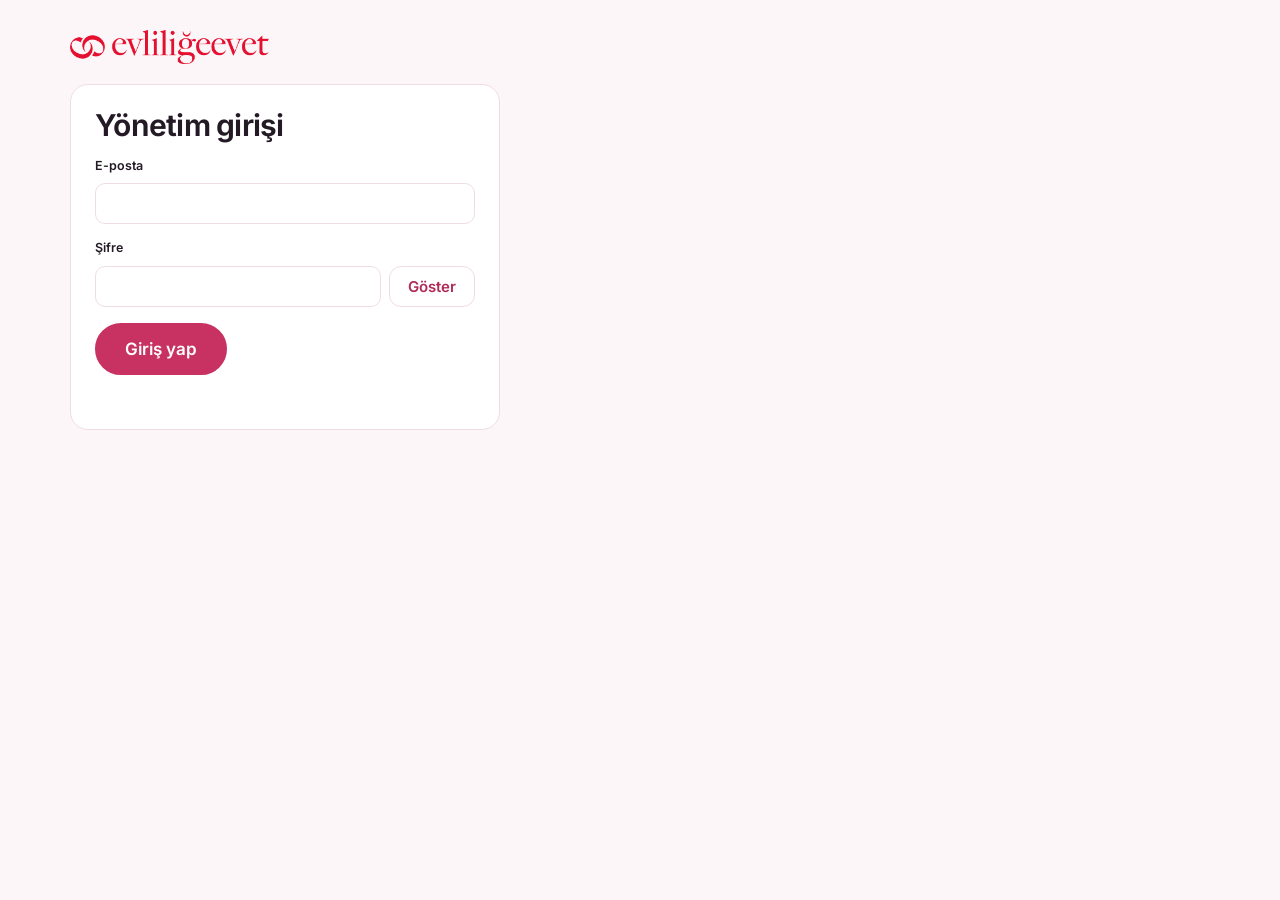
==== commit 845b55b2: "Add files via upload" ====
--- a/admin.html
+++ b/admin.html
@@ -6,13 +6,13 @@
 <div class="f"><label for="pw">Şifre</label><div class="pw"><input id="pw" type="password" autocomplete="current-password"><button type="button" id="goz">Göster</button></div></div></div>
 <button class="btn" id="giris" type="button" style="margin-top:16px">Giriş yap</button><p class="msg err" id="gmsg" style="margin-top:10px"></p></div>
 <div id="panelK" style="display:none">
-<div style="display:flex;justify-content:space-between;align-items:center;flex-wrap:wrap;gap:10px"><h1>Yönetim</h1><button class="btn o sm" id="cikis" type="button">Çıkış</button></div>
-<div class="tabs" id="ust" style="margin-top:14px"><button class="tab on" data-b="oz" type="button">Özet</button><button class="tab" data-b="uye" type="button">Üyeler</button><button class="tab" data-b="sip" type="button">Siparişler</button><button class="tab" data-b="tk" type="button">Takvim</button><button class="tab" data-b="ay" type="button">Ödeme ayarları</button><button class="tab" data-b="liste" type="button">Liste yönetimi</button></div><div id="s_oz"></div><div id="s_uye" hidden></div><div id="s_sip" hidden></div><div id="s_tk" hidden></div><div id="s_ay" hidden></div><div id="s_liste" hidden><p style="color:var(--mut);margin:8px 0 18px">Maddeleri buradan ekleyin, düzeltin ya da gizleyin. Kaydettiğiniz anda sitede görünür. Yeni kategori eklerseniz ana sayfada kendiliğinden yeni kart olur.</p>
+<div class="ust7"><h1>Yönetim</h1><button class="btn o sm" id="cikis" type="button">Çıkış</button></div>
+<div class="ay7"><nav class="sol7" id="ust" aria-label="Yönetim menüsü"><button class="tab on" data-b="oz" type="button">Genel bakış</button><button class="tab" data-b="uye" type="button">Müşteriler</button><button class="tab" data-b="sip" type="button">Ödemeler</button><button class="tab" data-b="tk" type="button">Takvim</button><button class="tab" data-b="ay" type="button">Ayarlar</button><button class="tab" data-b="liste" type="button">Site içeriği</button></nav><div class="ic7"><div id="s_oz"></div><div id="s_uye" hidden></div><div id="s_sip" hidden></div><div id="s_tk" hidden></div><div id="s_ay" hidden></div><div id="s_liste" hidden><p style="color:var(--mut);margin:8px 0 18px">Maddeleri buradan ekleyin, düzeltin ya da gizleyin. Kaydettiğiniz anda sitede görünür. Yeni kategori eklerseniz ana sayfada kendiliğinden yeni kart olur.</p>
 <div class="tabs" id="kt"></div><p class="msg" id="msg"></p>
-<div class="box"><h3 style="font-size:22px;margin-bottom:10px">Yeni madde ekle</h3><div class="row" style="border:0;padding:0"><div><label>Başlık</label><input id="nb" placeholder="Örn: Gelin bukesini sipariş edin"></div><div id="nhw"><label>Hafta</label><input id="nh" type="number" value="-4"></div><div><label>Sıra</label><input id="ns" type="number" value="100"></div>
-<div class="w"><label>Açıklama</label><textarea id="na"></textarea></div><div class="acts"><button class="btn sm" id="ekle" type="button">Ekle</button><span style="font-size:13px;color:var(--mut)">Hafta: düğünden kaç hafta önce (eksi) ya da sonra (artı) önerilir. Örn: -4 = 4 hafta kala.</span></div></div></div>
+<div class="box"><h3 style="font-size:22px;margin-bottom:10px">Yeni madde ekle</h3><div class="row" style="border:0;padding:0"><div><label>Başlık</label><input id="nb" placeholder="Örn: Gelin bukesini sipariş edin"></div><div id="nhw"><label>Düğünden kaç hafta önce?</label><input id="nh" type="number" value="-4"></div><div><label>Listedeki sırası</label><input id="ns" type="number" value="100"></div>
+<div class="w"><label>Açıklama</label><textarea id="na"></textarea></div><div class="acts"><button class="btn sm" id="ekle" type="button">Ekle</button><span style="font-size:13px;color:var(--mut)">Düğünden kaç hafta önce: eksi işaretli sayı yazın. -4 = düğünden 4 hafta önce, 0 = düğün günü, 2 = düğünden 2 hafta sonra. Sıra: küçük sayı listenin üstünde görünür. İkisine de dokunmazsanız sorun olmaz.</span></div></div></div>
 <div id="satir"></div>
-<div class="box"><h3 style="font-size:22px;margin-bottom:10px">Kategori işlemleri</h3><div class="row" style="border:0;padding:0;grid-template-columns:1fr 1fr 90px"><div><label>Yeni kategori adı</label><input id="kad" placeholder="Örn: Balayı"></div><div><label>Tür</label><select id="ktur"><option value="liste">Yol haritası listesi</option><option value="rehber">Evlilik sonrası rehber</option></select></div><div><label>Sıra</label><input id="ksira" type="number" value="50"></div>
+<div class="box"><h3 style="font-size:22px;margin-bottom:10px">Kategori işlemleri</h3><div class="row" style="border:0;padding:0;grid-template-columns:1fr 1fr 90px"><div><label>Yeni kategori adı</label><input id="kad" placeholder="Örn: Balayı"></div><div><label>Tür</label><select id="ktur"><option value="liste">Yol haritası listesi</option><option value="rehber">Evlilik sonrası rehber</option></select></div><div><label>Listedeki sırası</label><input id="ksira" type="number" value="50"></div>
 <div class="acts"><button class="btn sm" id="kekle" type="button">Kategori ekle</button><button class="btn sm del" id="ksil" type="button">Seçili kategoriyi sil</button></div></div></div>
-</div></div></div>
+</div></div></div></div>
 <script src="js/config.js"></script><script src="js/admin.js"></script></body></html>
--- a/css/style.css
+++ b/css/style.css
@@ -263,3 +263,11 @@
 .ad .ykt{font-size:12.5px;display:flex;gap:14px;flex-wrap:wrap;color:var(--mut);margin:6px 0 10px}
 .ykt s{display:inline-block;width:10px;height:10px;border-radius:50%;background:var(--red);margin-right:5px;vertical-align:-1px}
 .ykt s.g{background:var(--ok)}.ykt s.o{background:#e08a00}
+/* yönetim: sol menülü düzen */
+.ad{max-width:1180px}
+.ust7{display:flex;justify-content:space-between;align-items:center;flex-wrap:wrap;gap:10px;margin-bottom:6px}
+.ay7{display:grid;grid-template-columns:210px 1fr;gap:26px;align-items:start;margin-top:10px}
+.sol7{position:sticky;top:14px;display:flex;flex-direction:column;gap:6px;background:#fff;border:1px solid var(--line);border-radius:18px;padding:12px}
+.sol7 .tab{width:100%;text-align:left;border-radius:12px;padding:12px 16px;font-size:16px}
+.ic7{min-width:0}.ic7 .box:first-child{margin-top:0}
+@media(max-width:820px){.ay7{grid-template-columns:1fr;gap:12px}.sol7{position:static;flex-direction:row;overflow-x:auto;padding:8px;gap:8px}.sol7 .tab{width:auto;white-space:nowrap}}
